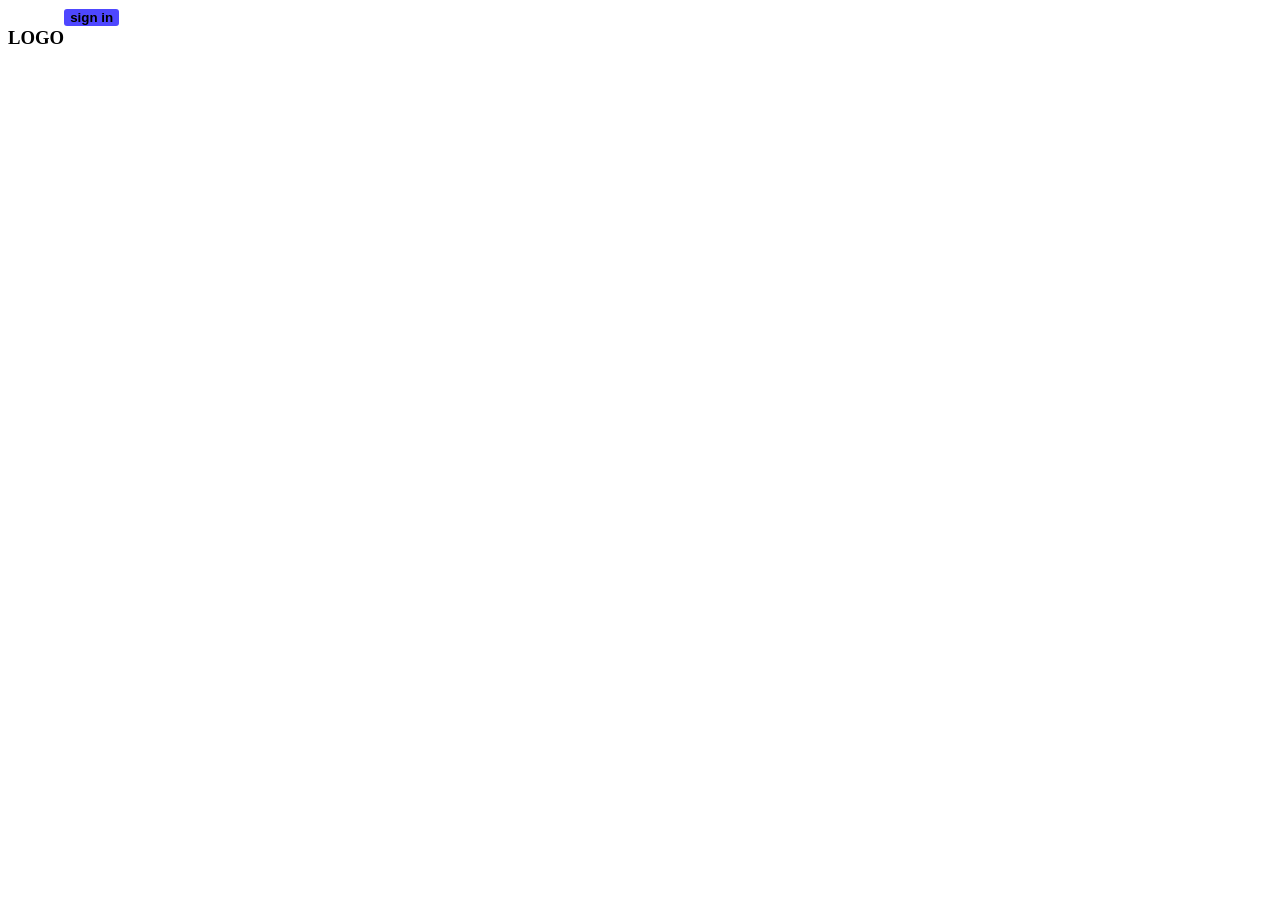
==== B12A01-landing-launchpad/index.html @ 464cea86 "added an index.html file" ====
<!DOCTYPE html>
<html lang="en">
<head>
    <meta charset="UTF-8">
    <meta name="viewport" content="width=device-width, initial-scale=1.0">
    <title>Assignment 101</title>
    <link rel="stylesheet" href="styles.css">
</head>
<body>
    <header>
        <nav>
            <h3 class="text">LOGO</h3>
            <a href=""><button class="button">sign in</button></a>
        </nav>

    </header>

    <main>

    </main>

    <footer>

    </footer>

   
        
    
</body>
</html>
---- B12A01-landing-launchpad/styles.css ----
.button{
    background-color:#4E47FF;

    font-weight: bold;
    border: #4E47FF;
    border-radius: 3px;
}

    nav{
    display: inline-flex;
    ;
    }

    .text{
        font-weight: bold;
        
    }
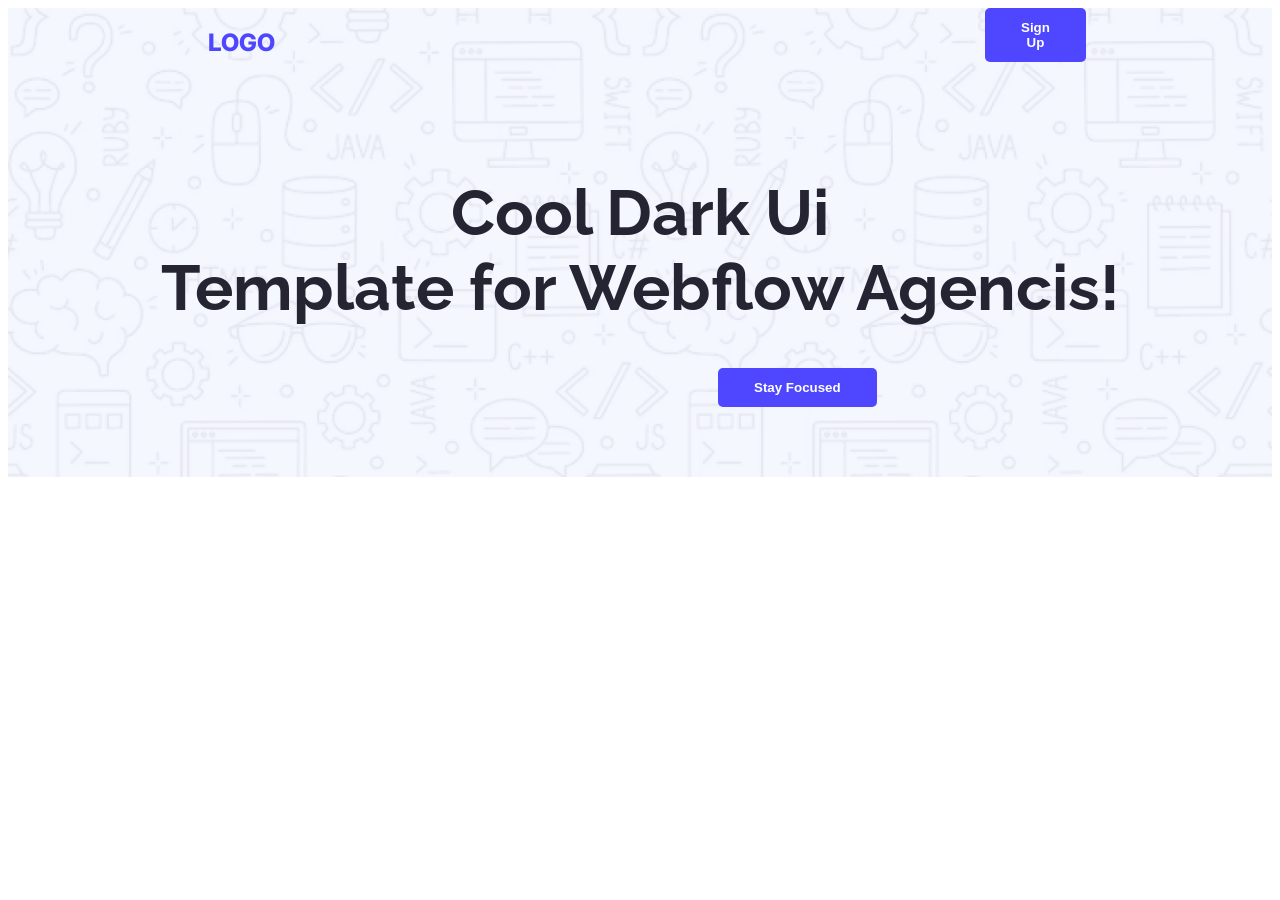
==== commit 36217ee1: "my assignment" ====
--- a/B12A01-landing-launchpad/index.html
+++ b/B12A01-landing-launchpad/index.html
@@ -5,17 +5,29 @@
     <meta name="viewport" content="width=device-width, initial-scale=1.0">
     <title>Assignment 101</title>
     <link rel="stylesheet" href="styles.css">
+    <link rel="preconnect" href="https://fonts.googleapis.com">
+<link rel="preconnect" href="https://fonts.gstatic.com" crossorigin>
+<link href="https://fonts.googleapis.com/css2?family=Inter:ital,opsz,wght@0,14..32,100..900;1,14..32,100..900&display=swap" rel="stylesheet">
+<link rel="preconnect" href="https://fonts.googleapis.com">
+<link rel="preconnect" href="https://fonts.gstatic.com" crossorigin>
+<link href="https://fonts.googleapis.com/css2?family=Inter:ital,opsz,wght@0,14..32,100..900;1,14..32,100..900&family=Raleway:ital,wght@0,100..900;1,100..900&display=swap" rel="stylesheet">
 </head>
-<body>
-    <header>
-        <nav>
-            <h3 class="text">LOGO</h3>
-            <a href=""><button class="button">sign in</button></a>
+<body >
+    <header id="bg-img">
+        
+        <nav class="inter">
+        <h2 class="logo">LOGO</h2>
+        <button class="btn-web">Sign Up</button>
         </nav>
+            <div class="raleway">
+            <h1 class="web-txt">Cool Dark Ui<br>Template for Webflow Agencis!</h1>
+            <button class="btn-web">Stay Focused</button>
+        </div>
 
     </header>
 
     <main>
+        
 
     </main>
 
--- a/B12A01-landing-launchpad/styles.css
+++ b/B12A01-landing-launchpad/styles.css
@@ -1,18 +1,59 @@
 
-.button{
+.inter{
+  font-family: "Inter", sans-serif;
+  font-optical-sizing: auto;
+  font-weight: bold;
+  font-style: normal;
+}
+
+.raleway{
+  font-family: "Raleway", sans-serif;
+  font-optical-sizing: auto;
+  font-weight: <weight>;
+  font-style: normal;
+} 
+
+nav{
+    display: flex;
+    justify-content: space-between;
+    margin: 0px 200px 0px 200px;
+    
+}
+    
+.logo{
+    font-weight: 800;
+color: #4E47FF;
+margin-left: ;
+}  
+
+.btn-web{
     background-color:#4E47FF;
-
     font-weight: bold;
     border: #4E47FF;
-    border-radius: 3px;
+    padding: 12px 36px;
+    border-radius: 5px;
+    color: white;
+    margin-left: 710px;
+  margin-bottom: 70px;
 }
 
-    nav{
-    display: inline-flex;
-    ;
-    }
+#bg-img{
+    background-image: url(Hero-bg.png);
+    width: 100%;
+    background-size: cover;
 
-    .text{
-        font-weight: bold;
-        
-    }+}
+
+.web-txt{
+    color:#252432 ;
+    text-align: center;
+    font-weight: bold;
+    font-size: 64px;
+    
+}
+
+
+
+
+
+    
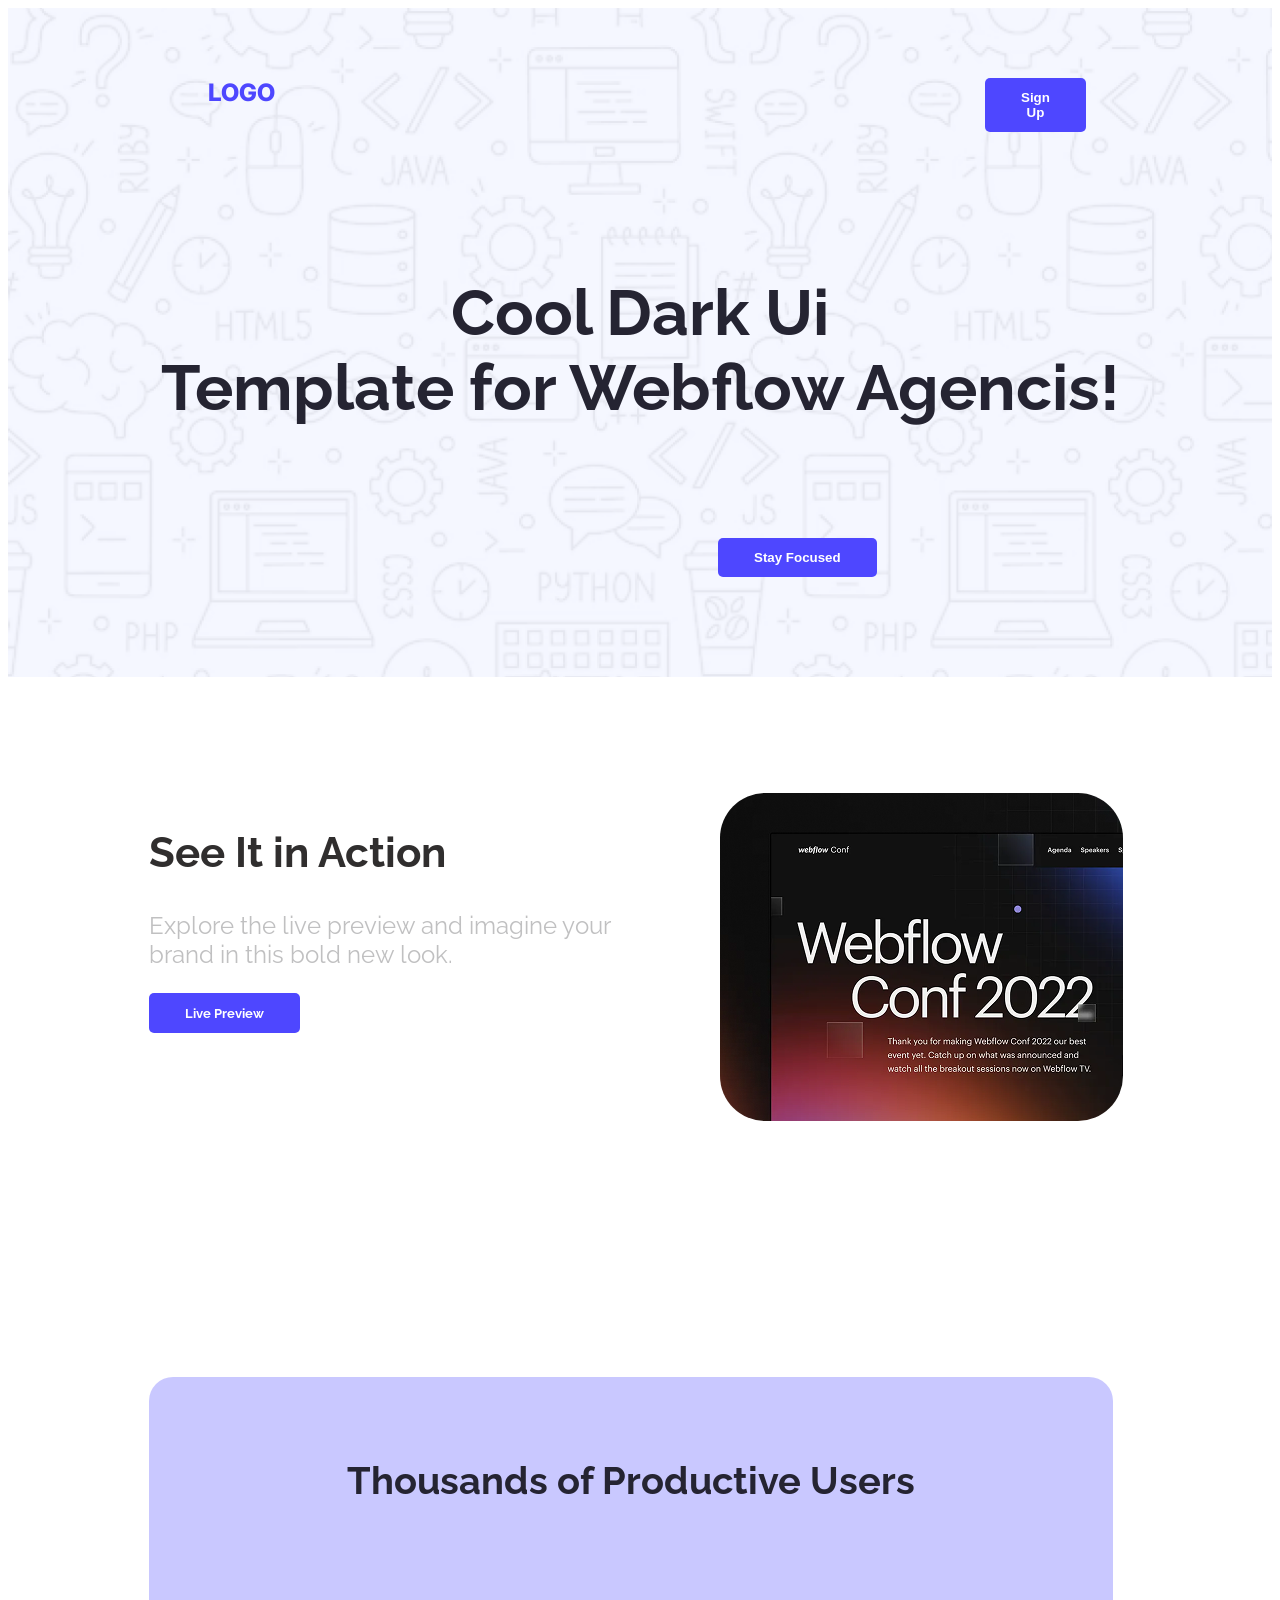
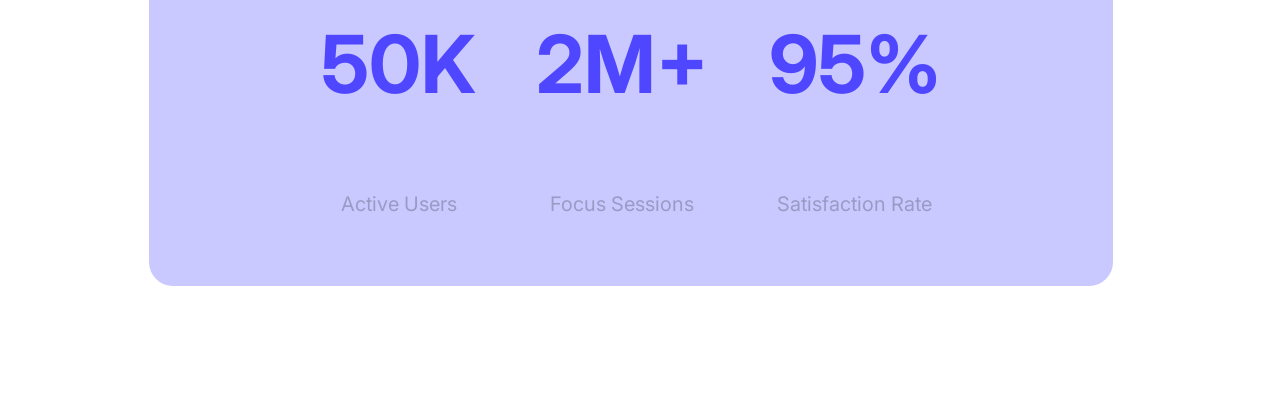
==== commit 93cd2a6f: "done fifty percent" ====
--- a/B12A01-landing-launchpad/index.html
+++ b/B12A01-landing-launchpad/index.html
@@ -17,18 +17,51 @@
         
         <nav class="inter">
         <h2 class="logo">LOGO</h2>
-        <button class="btn-web">Sign Up</button>
+        <a href=""><button class="btn-web">Sign Up</button></a>
         </nav>
             <div class="raleway">
             <h1 class="web-txt">Cool Dark Ui<br>Template for Webflow Agencis!</h1>
-            <button class="btn-web">Stay Focused</button>
+            <a href=""><button class="btn-web">Stay Focused</button></a>
+
         </div>
+        
 
     </header>
 
     <main>
+        <div class="banner">
+            <div class="raleway">
+            <h2 class="banner-title">See It in Action</h2>
+            <p class="banner-des">Explore the live preview and imagine your<br> brand in this bold new look.</p>
+            <button class="btn-primary"><a class="raleway"> Live Preview</button></a>
+         </div>
+            <img class="banner-pp" src="Assets/wc-mini.png" alt="">
+        </div>
         
+        <section class="productive">
+            <div>
+                 <h2 class="banner-heading"><a class="raleway">Thousands of Productive Users</h2></a>
+            </div>
+            
+            <div class="items">
 
+                <div class="inter">
+                    <h3 class="item">50K</h3>
+        <p class="item-title">Active Users</p>
+                </div>
+
+            <div class="inter">
+<h3 class="item">2M+</h3>
+        <p class="item-title">Focus Sessions</p>
+            </div>
+
+        <div class="inter"><p class="item">95%</p>
+        <p class="item-title">Satisfaction Rate</p>
+        
+            </div>
+        
+        </section>
+        
     </main>
 
     <footer>
--- a/B12A01-landing-launchpad/styles.css
+++ b/B12A01-landing-launchpad/styles.css
@@ -13,17 +13,16 @@
   font-style: normal;
 } 
 
-nav{
+nav {
     display: flex;
     justify-content: space-between;
-    margin: 0px 200px 0px 200px;
-    
+   margin: 0px 200px 0px 200px;
 }
     
 .logo{
     font-weight: 800;
 color: #4E47FF;
-margin-left: ;
+margin-top: 70px;
 }  
 
 .btn-web{
@@ -33,8 +32,8 @@
     padding: 12px 36px;
     border-radius: 5px;
     color: white;
-    margin-left: 710px;
-  margin-bottom: 70px;
+    margin: 70px 0px 100px 710px;
+  
 }
 
 #bg-img{
@@ -51,8 +50,73 @@
     font-size: 64px;
     
 }
+/*banner style*/
+.banner-title{
+    font-weight: bold;
+    font-size: 42px;
+    color:#302E2E;
+}
+.banner-des{
+    font-weight: normal;
+    font-size: 24px;
+    color: #1c1c1f47;
+
+    
+}
+.banner{
+    display: flex;
+    justify-content: space-between;
+    margin: 116px 149px 0px 141px;
+}
+.banner-pp{
+    width: 403px;
+    height: 328px;
+    border-radius: 45px;
+}
+
+.btn-primary{
+    background-color:#4E47FF;
+    font-weight: bold;
+    border: #4E47FF;
+    padding: 12px 36px;
+    border-radius: 5px;
+    color: white;
+
+}
+
+/*productive section*/
+.productive{
+    background-color: rgba(71, 65, 253, 0.292);
+    border-radius: 24px;
+    max-width: 1180px;
+    margin: 256px 159px 127px 141px;
+    text-align: center;
+    padding: 50px 142px 50px 142px;
+    
+}
+.items{
+    display: flex;
+    justify-content: space-around;
+}
+.banner-heading{
+    font-size: 38px;
+    color: #252432;
+    font-weight: bold;
+    
+}
+.item{
+    font-size: 80px;
+    color: #4E47FF;
+}
+
+.item-title{
+    font-size: 20px;
+    color: rgba(0, 0, 0, 0.229);
+    font-weight: normal;
+    
 
 
+}
 
 
 
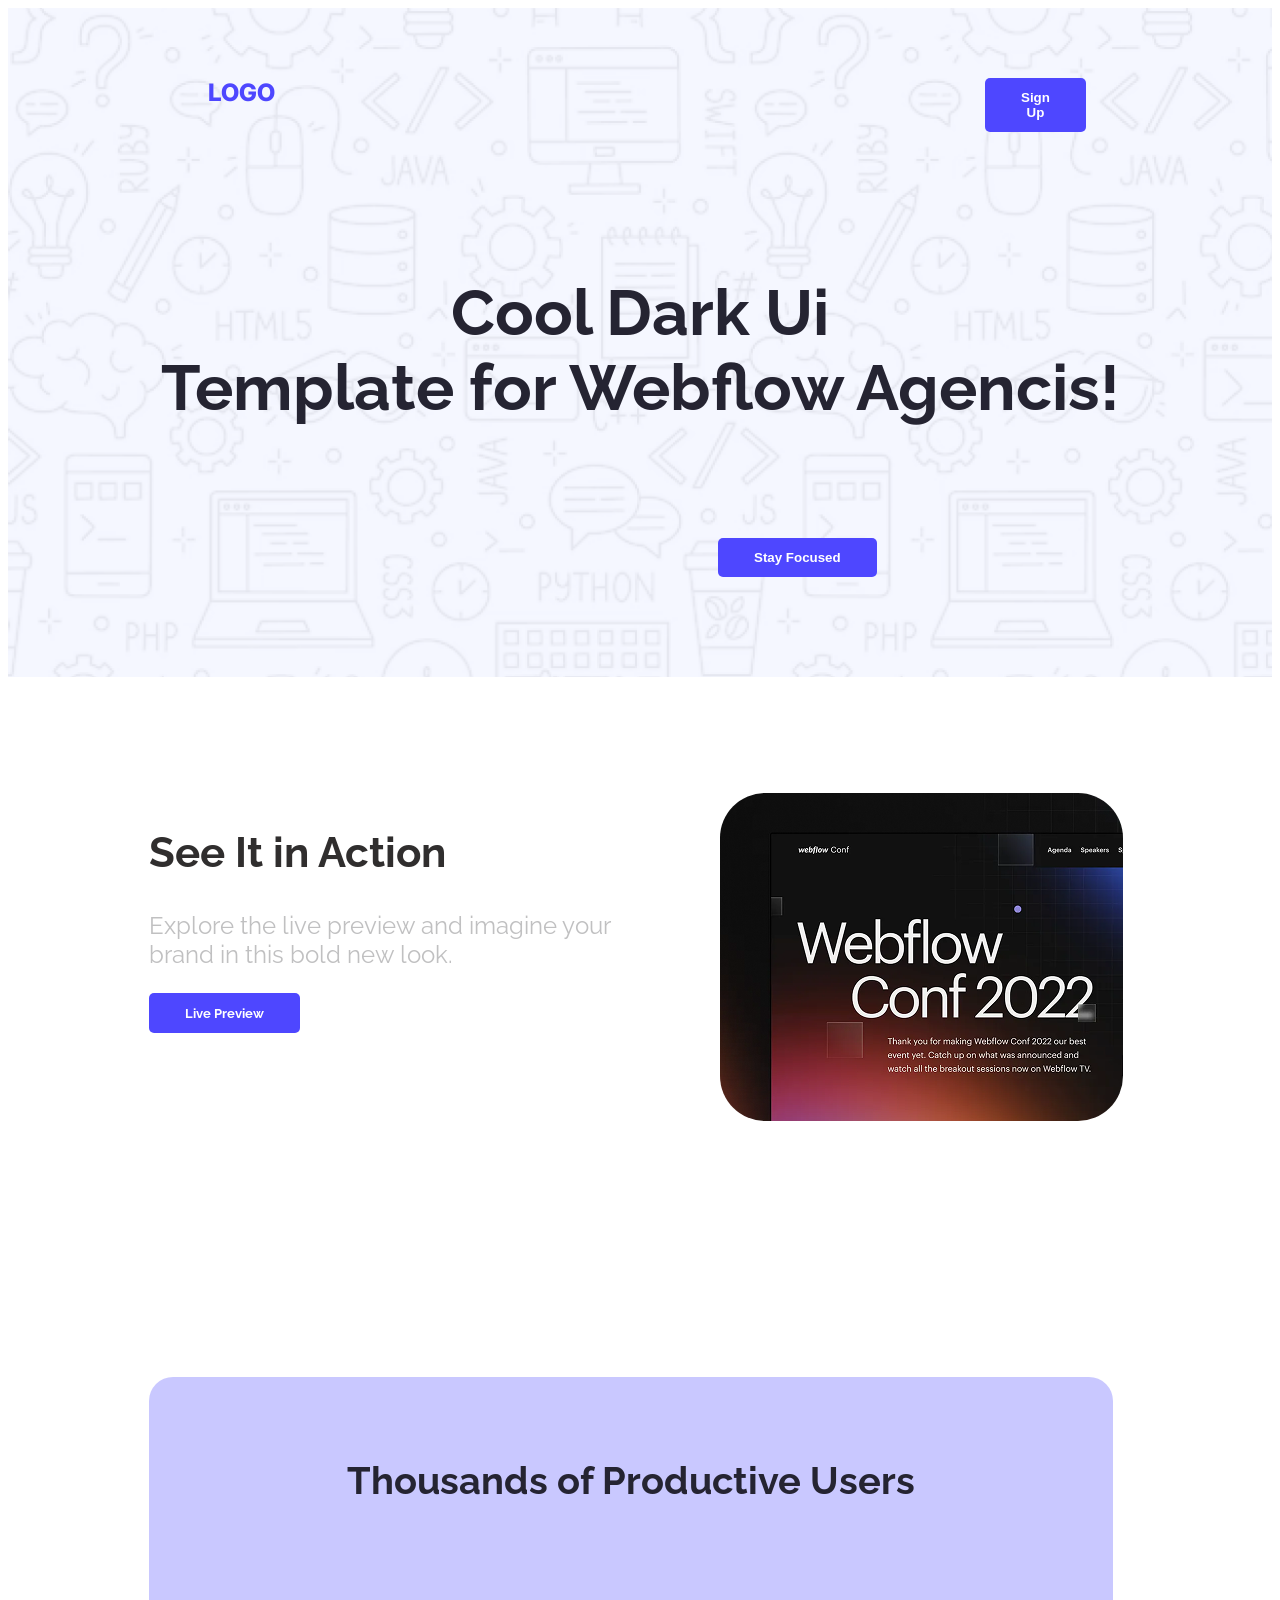
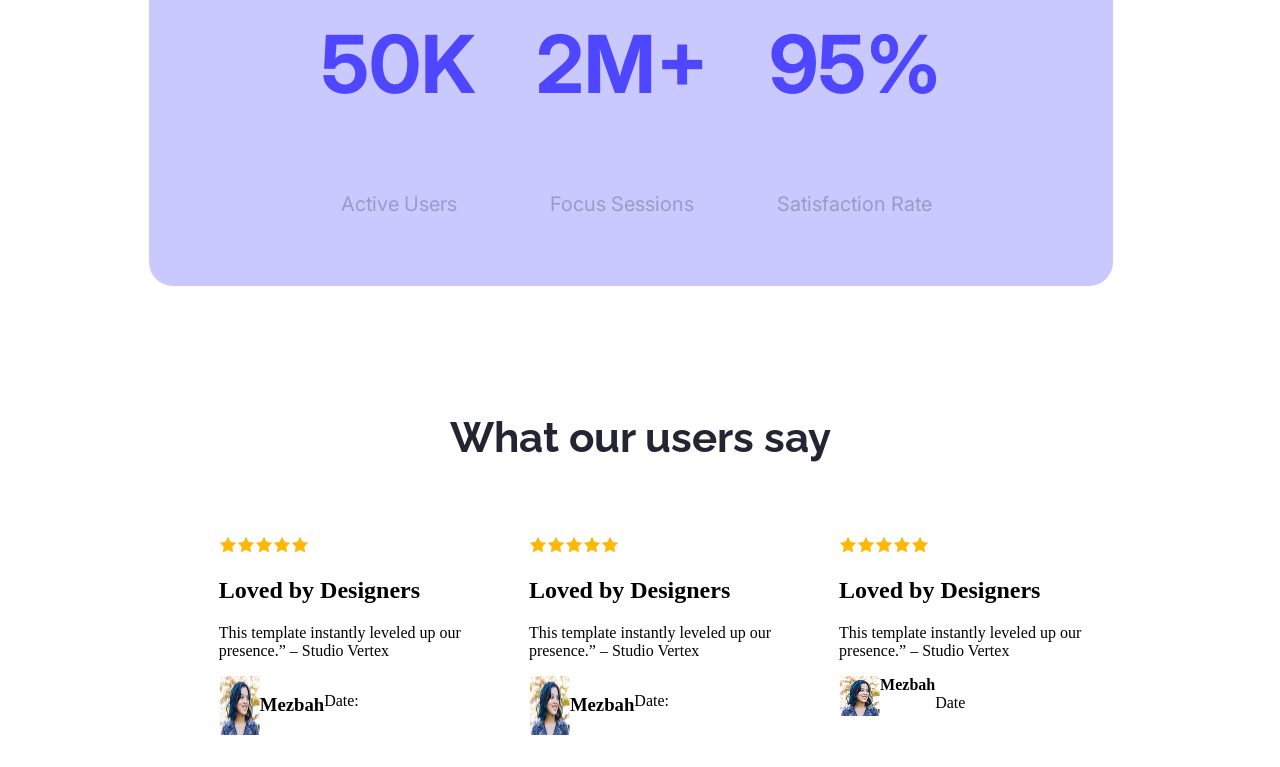
==== commit dae5959a: "almost done" ====
--- a/B12A01-landing-launchpad/index.html
+++ b/B12A01-landing-launchpad/index.html
@@ -61,6 +61,45 @@
             </div>
         
         </section>
+
+        <!--users review-->
+        <section>
+             <h2 class="review-head raleway">What our users say</h2>  
+            <div class="review-sec">
+                
+                <div class="review">
+                    <img src="Assets/icon-star.png" alt=""><img src="Assets/icon-star.png" alt=""><img src="Assets/icon-star.png" alt=""><img src="Assets/icon-star.png" alt=""><img src="Assets/icon-star.png" alt="">
+                    <h2 class="review-title">Loved by Designers</h2>
+                    <p class="review-des">This template instantly leveled up our <br>presence.” – Studio Vertex</p>
+                    <div class="reviewer-data"><img src="Assets/avatar.png">
+                    <h3 class="user-name">Mezbah</h3>
+                    <p class="date">Date:</p></div>
+                    
+                </div>
+                <div class="review">
+                    <img src="Assets/icon-star.png" alt=""><img src="Assets/icon-star.png" alt=""><img src="Assets/icon-star.png" alt=""><img src="Assets/icon-star.png" alt=""><img src="Assets/icon-star.png" alt="">
+                    <h2 class="review-title">Loved by Designers</h2>
+                    <p class="review-des">This template instantly leveled up our <br>presence.” – Studio Vertex</p>
+                    <div class="reviewer-data"> <img src="Assets/avatar.png">
+                    <h3 class="user-name">Mezbah</h3>
+                    <p class="date">Date:</p></div>
+                   
+                </div>
+                <div class="review">
+                    <img src="Assets/icon-star.png" alt=""><img src="Assets/icon-star.png" alt=""><img src="Assets/icon-star.png" alt=""><img src="Assets/icon-star.png" alt=""><img src="Assets/icon-star.png" alt="">
+                    <h2 class="review-title">Loved by Designers</h2>
+                    <p class="review-des">This template instantly leveled up our <br>presence.” – Studio Vertex</p>
+                    <div class="reviewer-data">
+                    <img src="Assets/avatar.png">
+                    <strong class="user-name">Mezbah</strong>
+                    <br>
+                    Date
+                </div>
+                    
+                </div> 
+            </div>
+
+        </section>
         
     </main>
 
--- a/B12A01-landing-launchpad/styles.css
+++ b/B12A01-landing-launchpad/styles.css
@@ -113,9 +113,33 @@
     font-size: 20px;
     color: rgba(0, 0, 0, 0.229);
     font-weight: normal;
-    
 
+}
 
+/*users section*/
+.review-sec{
+    display: flex;
+    justify-content: center;
+
+}
+.review-head{
+    display: flex;
+    justify-content: center;
+    font-size: 42px;
+    font-weight: bold;
+    color: #252432;
+    margin-bottom: 50px;
+}
+
+.review{
+    margin-left: 20px;
+    padding: 24px;
+}
+
+.reviewer-data{
+    display: flex;
+    justify-content: ;
+    margin-right: 15px;
 }
 
 
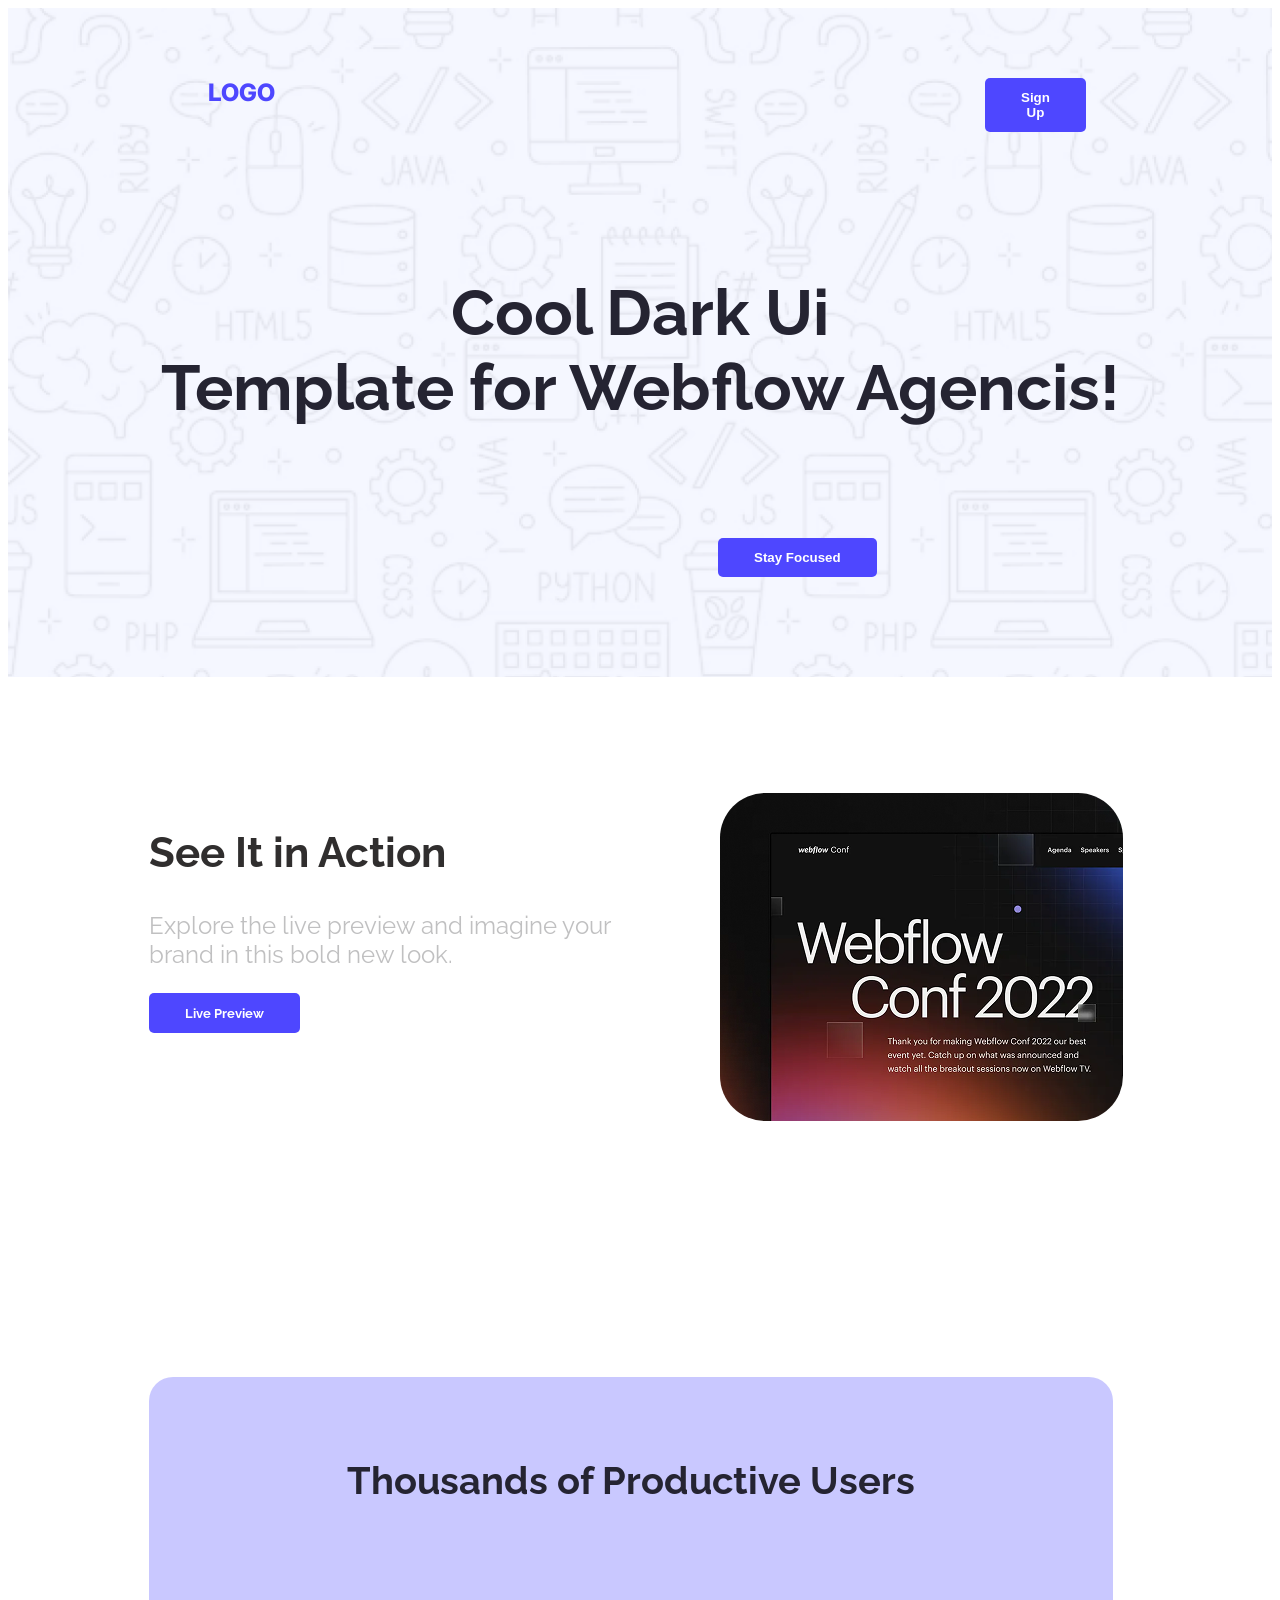
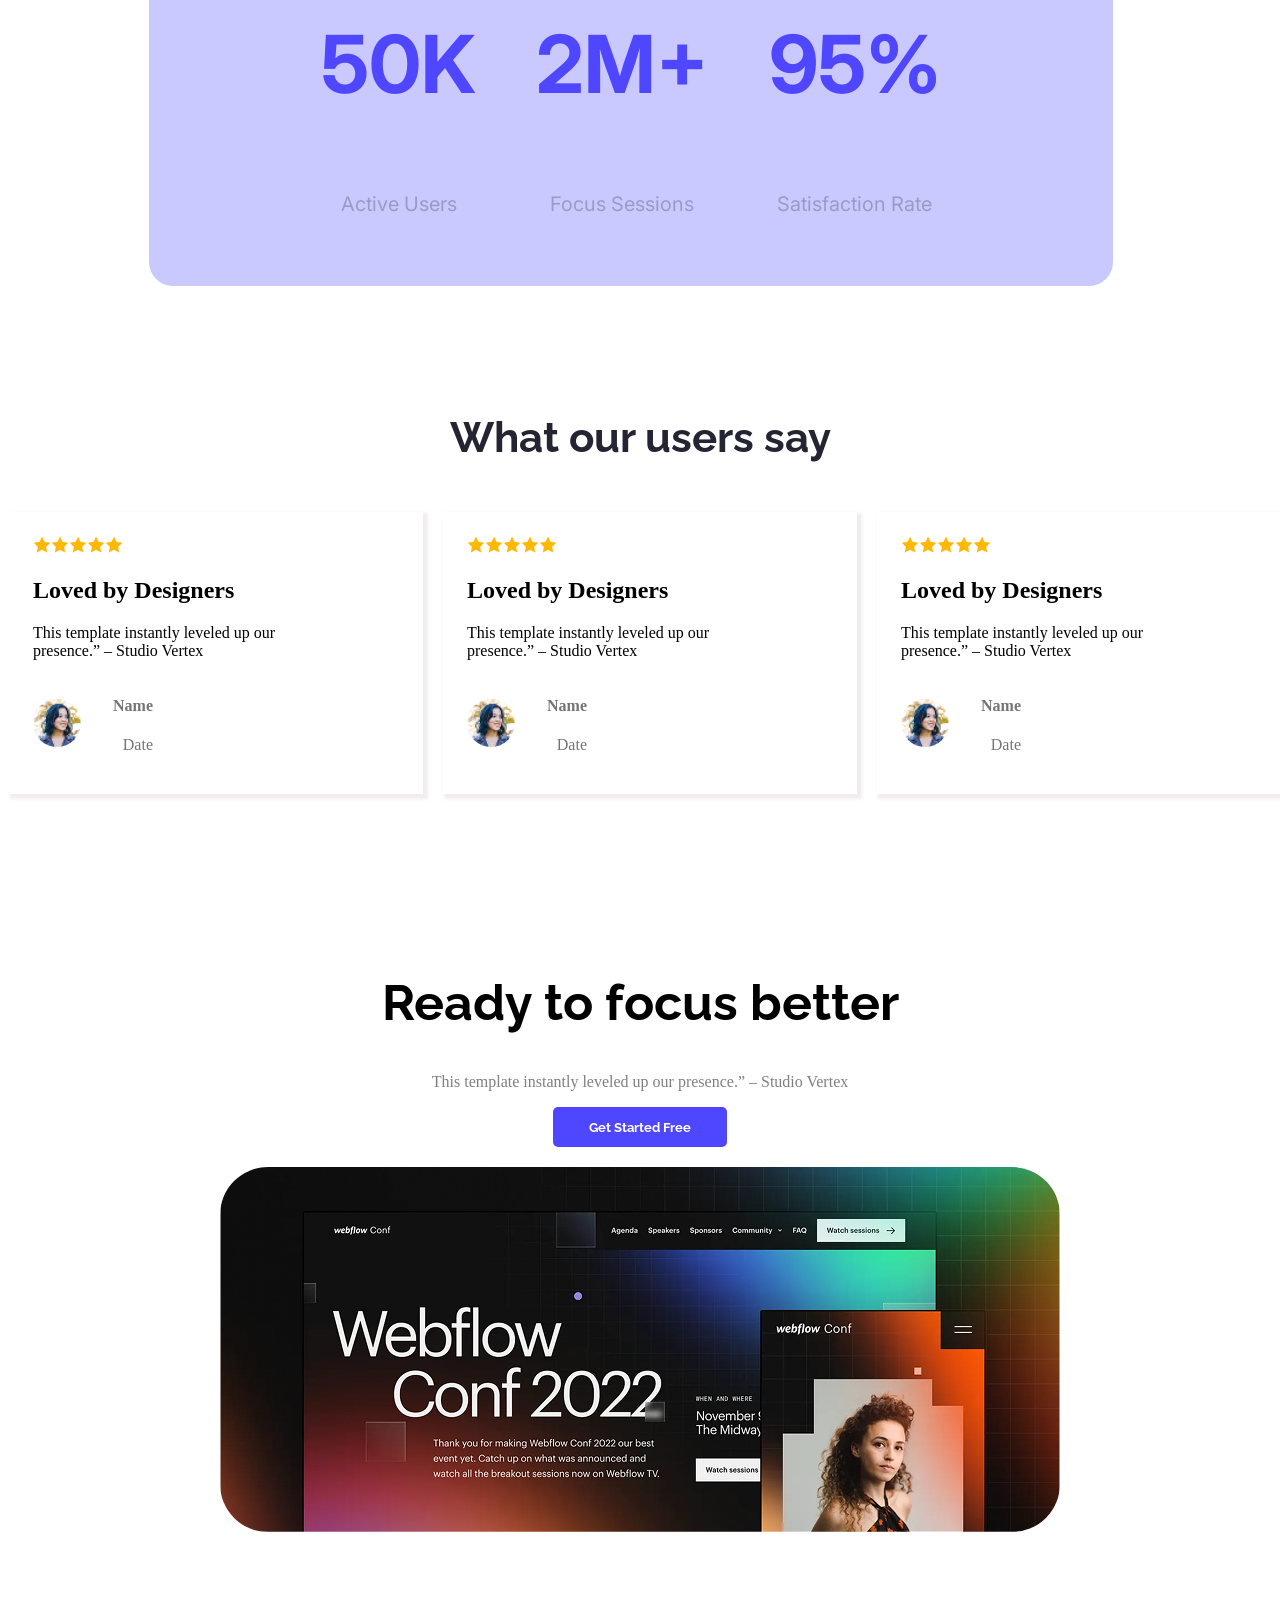
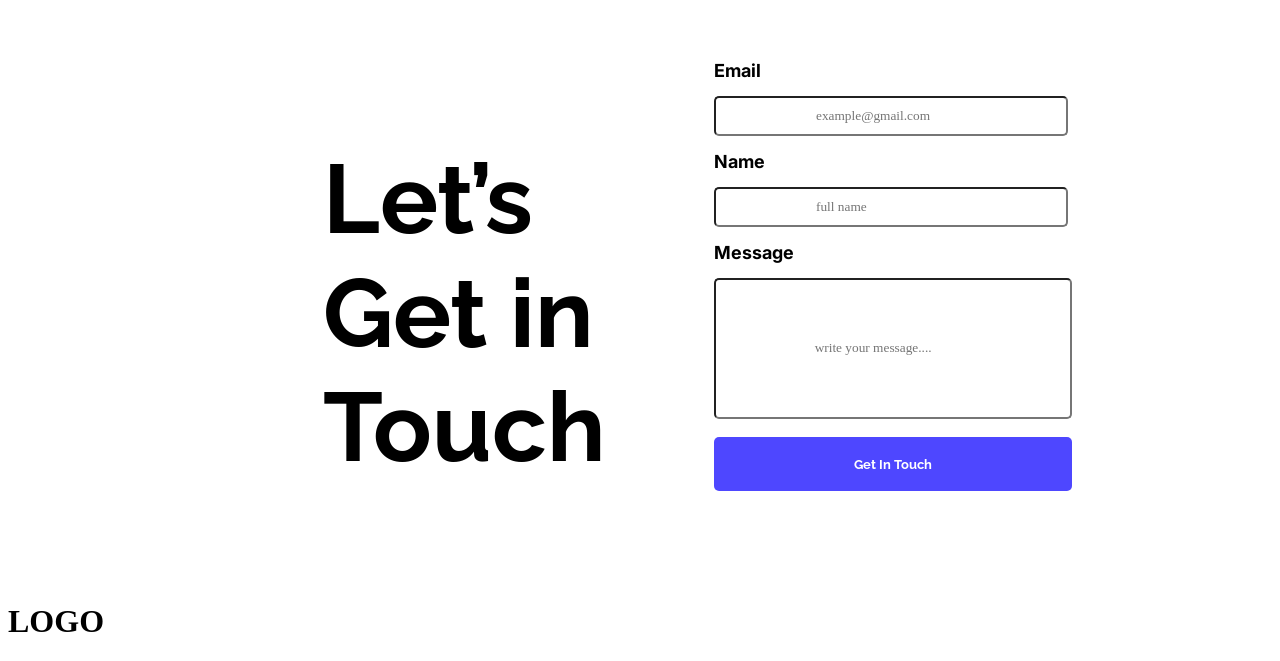
==== commit d5469d52: "assignment 101" ====
--- a/B12A01-landing-launchpad/index.html
+++ b/B12A01-landing-launchpad/index.html
@@ -40,7 +40,7 @@
         
         <section class="productive">
             <div>
-                 <h2 class="banner-heading"><a class="raleway">Thousands of Productive Users</h2></a>
+                 <h2 class="banner-heading raleway">Thousands of Productive Users</h2>
             </div>
             
             <div class="items">
@@ -59,52 +59,89 @@
         <p class="item-title">Satisfaction Rate</p>
         
             </div>
+        </section>
         
-        </section>
-
         <!--users review-->
         <section>
-             <h2 class="review-head raleway">What our users say</h2>  
+             <h2 class="review-head raleway">What our users say</h2>
             <div class="review-sec">
                 
                 <div class="review">
                     <img src="Assets/icon-star.png" alt=""><img src="Assets/icon-star.png" alt=""><img src="Assets/icon-star.png" alt=""><img src="Assets/icon-star.png" alt=""><img src="Assets/icon-star.png" alt="">
                     <h2 class="review-title">Loved by Designers</h2>
                     <p class="review-des">This template instantly leveled up our <br>presence.” – Studio Vertex</p>
-                    <div class="reviewer-data"><img src="Assets/avatar.png">
-                    <h3 class="user-name">Mezbah</h3>
-                    <p class="date">Date:</p></div>
+                    <div class="reviewer-data"><img class=user-pp src="Assets/avatar.png">
+                        <div><h4 class="user-name"> Name</h4>
+                    <p class="date">Date</p></div>
                     
+                </div>
                 </div>
                 <div class="review">
                     <img src="Assets/icon-star.png" alt=""><img src="Assets/icon-star.png" alt=""><img src="Assets/icon-star.png" alt=""><img src="Assets/icon-star.png" alt=""><img src="Assets/icon-star.png" alt="">
                     <h2 class="review-title">Loved by Designers</h2>
                     <p class="review-des">This template instantly leveled up our <br>presence.” – Studio Vertex</p>
-                    <div class="reviewer-data"> <img src="Assets/avatar.png">
-                    <h3 class="user-name">Mezbah</h3>
-                    <p class="date">Date:</p></div>
-                   
+                    <div class="reviewer-data"> <img class=user-pp src="Assets/avatar.png">
+                        <div>
+                    <h4 class="user-name"> Name</h4>
+                    <p class="date">Date</p></div>
+                    </div>
                 </div>
                 <div class="review">
                     <img src="Assets/icon-star.png" alt=""><img src="Assets/icon-star.png" alt=""><img src="Assets/icon-star.png" alt=""><img src="Assets/icon-star.png" alt=""><img src="Assets/icon-star.png" alt="">
                     <h2 class="review-title">Loved by Designers</h2>
                     <p class="review-des">This template instantly leveled up our <br>presence.” – Studio Vertex</p>
-                    <div class="reviewer-data">
-                    <img src="Assets/avatar.png">
-                    <strong class="user-name">Mezbah</strong>
-                    <br>
-                    Date
-                </div>
+                    <div class="reviewer-data"><img class=user-pp src="Assets/avatar.png">
+                        <div>
+                    <h4 class="user-name"> Name</h4>
+                    <p class="date">Date</p>
+                       </div>
                     
-                </div> 
-            </div>
-
+                        </div>
+        <!--wc-section-->
         </section>
+        <section class="wc-section">
+            <div class="wc">
+                <h1 class="wc-title raleway">Ready to focus better</h1>
+    <p class="wc-des">This template instantly leveled up our presence.” – Studio Vertex</p>
+    <button class="btn-primary raleway">Get Started Free</button>
+    </div>
+    <div class="wc-image"><img class="img" src="Assets/wc-big.png" alt="">
+    </div>
+<!--get in touch sec -->
+    <section class="get-in">
+        <div>
+             <h1 class="touch-title raleway">Let’s Get in <br>Touch</h1></div>
         
+        </div>
+        
+        <div>
+        <form class="form">
+            <h2 class="frm-head inter">Email</h2>
+          <input type="Email" class="my-input" placeholder="example@gmail.com">
+          <h2 class="frm-head inter">Name</h2>
+          <input type="name" class="my-input" placeholder="full name">
+          <h2 class="frm-head inter">Message</h2>
+          <input type="message" class="msg" placeholder="                             write your message....">
+          <br>
+          <br>
+          <button class="btn-primary getin-btn raleway">Get In Touch</button>
+        </form>
+        </div>
+    </section>
+   
+   
+</section>
     </main>
 
     <footer>
+<div>
+<h1 class="ftr-head">LOGO</h1>
+<p></p>
 
+</div>
+<div>
+
+</div>
     </footer>
 
    
--- a/B12A01-landing-launchpad/styles.css
+++ b/B12A01-landing-launchpad/styles.css
@@ -9,7 +9,6 @@
 .raleway{
   font-family: "Raleway", sans-serif;
   font-optical-sizing: auto;
-  font-weight: <weight>;
   font-style: normal;
 } 
 
@@ -81,6 +80,7 @@
     padding: 12px 36px;
     border-radius: 5px;
     color: white;
+    
 
 }
 
@@ -133,14 +133,105 @@
 
 .review{
     margin-left: 20px;
-    padding: 24px;
+    padding: 24px 24px;
+    max-width: 1140px;
+    box-shadow: 3px 3px 3px 2px #F2EDED;
+    margin-bottom: 137px;
+
+
 }
 
 .reviewer-data{
     display: flex;
-    justify-content: ;
-    margin-right: 15px;
-}
+    align-items: center;
+    text-align: end;
+    gap: 20px;
+    margin-top: 15px;
+    width: 366px;
+    border-radius: 14px;
+
+}
+.user-pp{
+    border-radius: 999px;
+    width: 48px;
+    height: 48px;
+    margin-right: 12px;
+}
+.user-name{
+    color: #757575;
+}
+.date{
+    color: #757575;
+}
+/*wc section*/
+.wc{
+    text-align: center;
+    padding-bottom: 20px;
+    
+    
+}
+
+.wc-image{
+    display: flex;
+    justify-content: center;
+
+}
+
+
+.img{
+    border-radius: 48px;
+    height: 365px;
+    wid: 840px;
+    margin-bottom: 113px;
+}
+.wc-title{
+    font-size: 50px;
+    font-weight: bold;
+    color: black;
+}
+.wc-des{
+    color: rgba(0, 0, 0, 0.5);
+}
+/*get in touch sec*/
+.get-in{
+    display: flex;
+    justify-content: space-between;
+    max-width: 1140px;
+    max-height: 632px;
+    margin: 0px 200px 0px 200px;
+    padding-left: ;
+    
+        
+}
+.touch-title{
+    font-weight: bold;
+    font-size: 97px;
+    padding-left: 115px;
+}
+.frm-head{
+    font-size: 18px;
+
+}
+.my-input{
+    width: 150px;
+    padding: 10px 100px;
+    font-family: 'Times New Roman', Times, serif;
+    border-radius: 5px;
+    
+
+}
+.msg{
+    border-radius: 5px;
+   width:  350px;
+   height: 135px;
+   font-family: 'Times New Roman', Times, serif;
+      
+}
+.getin-btn{
+    padding: 19px 140px;
+}
+
+
 
 
 
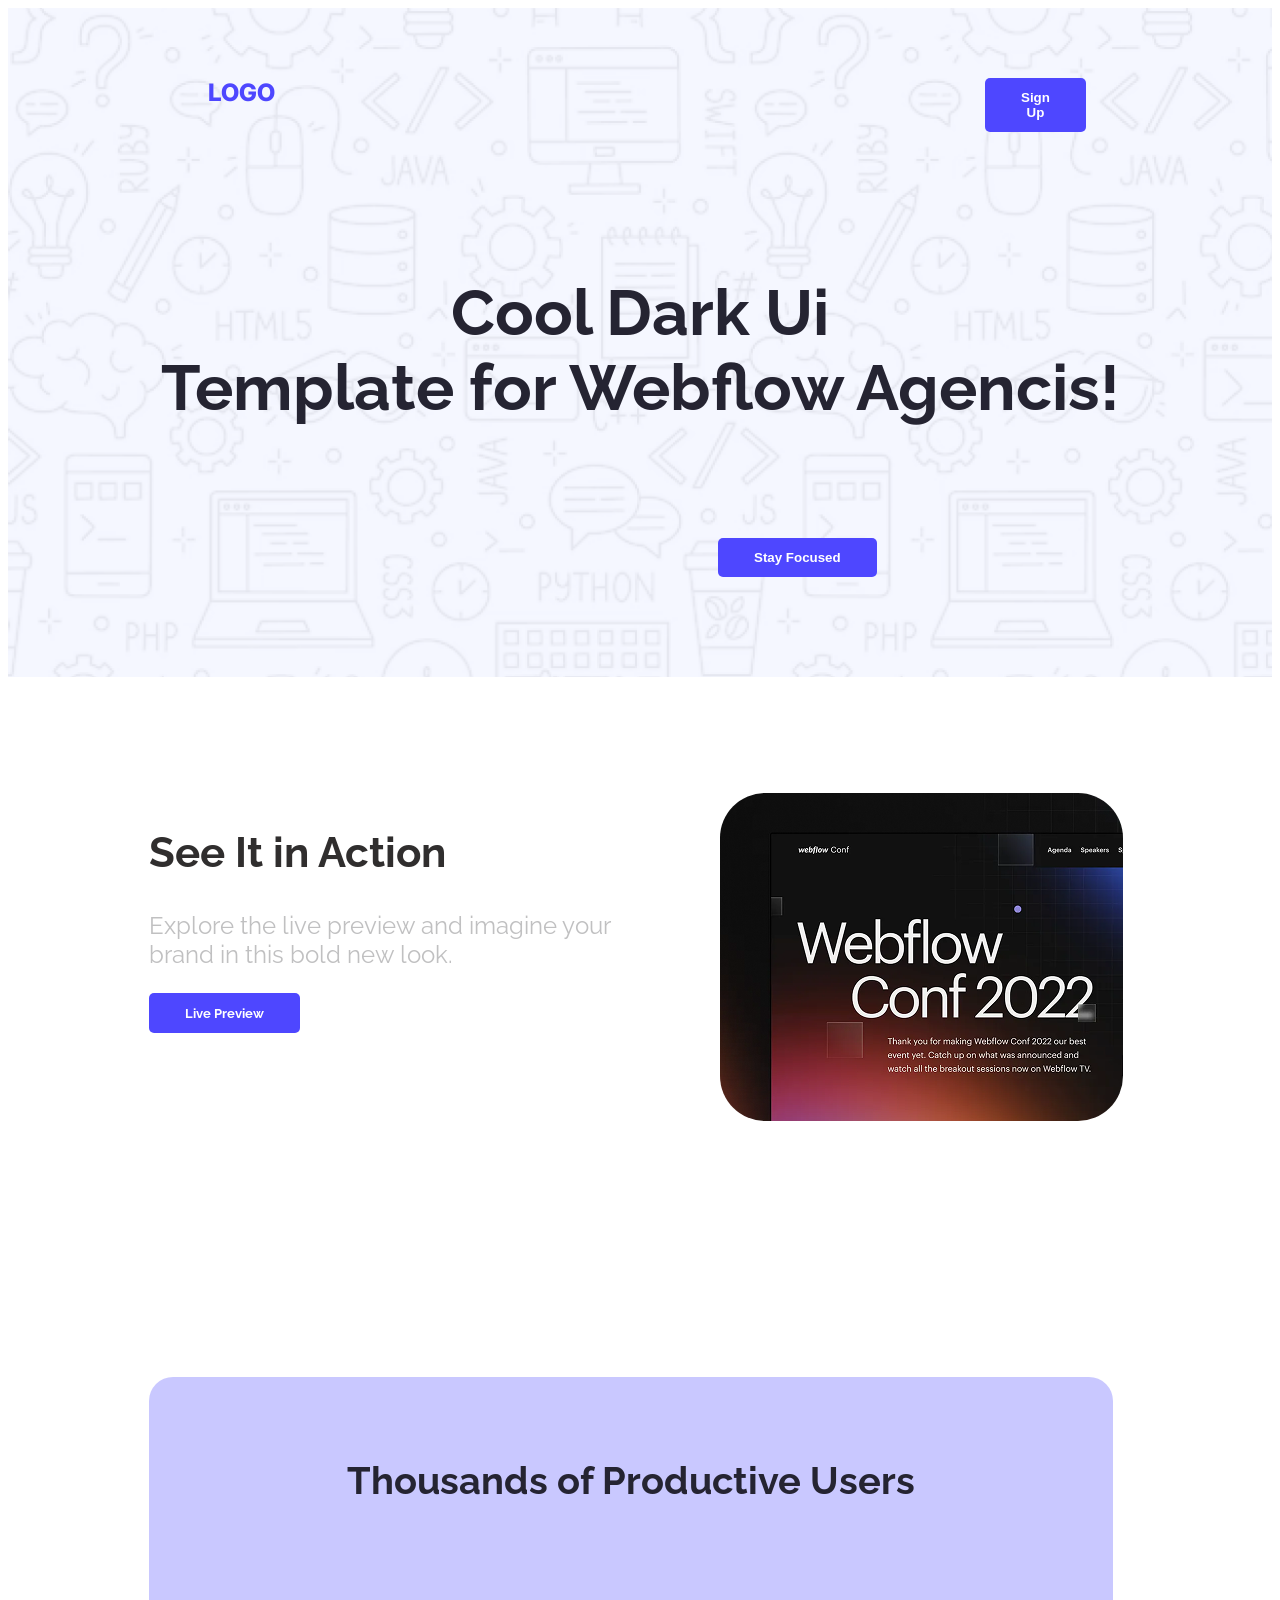
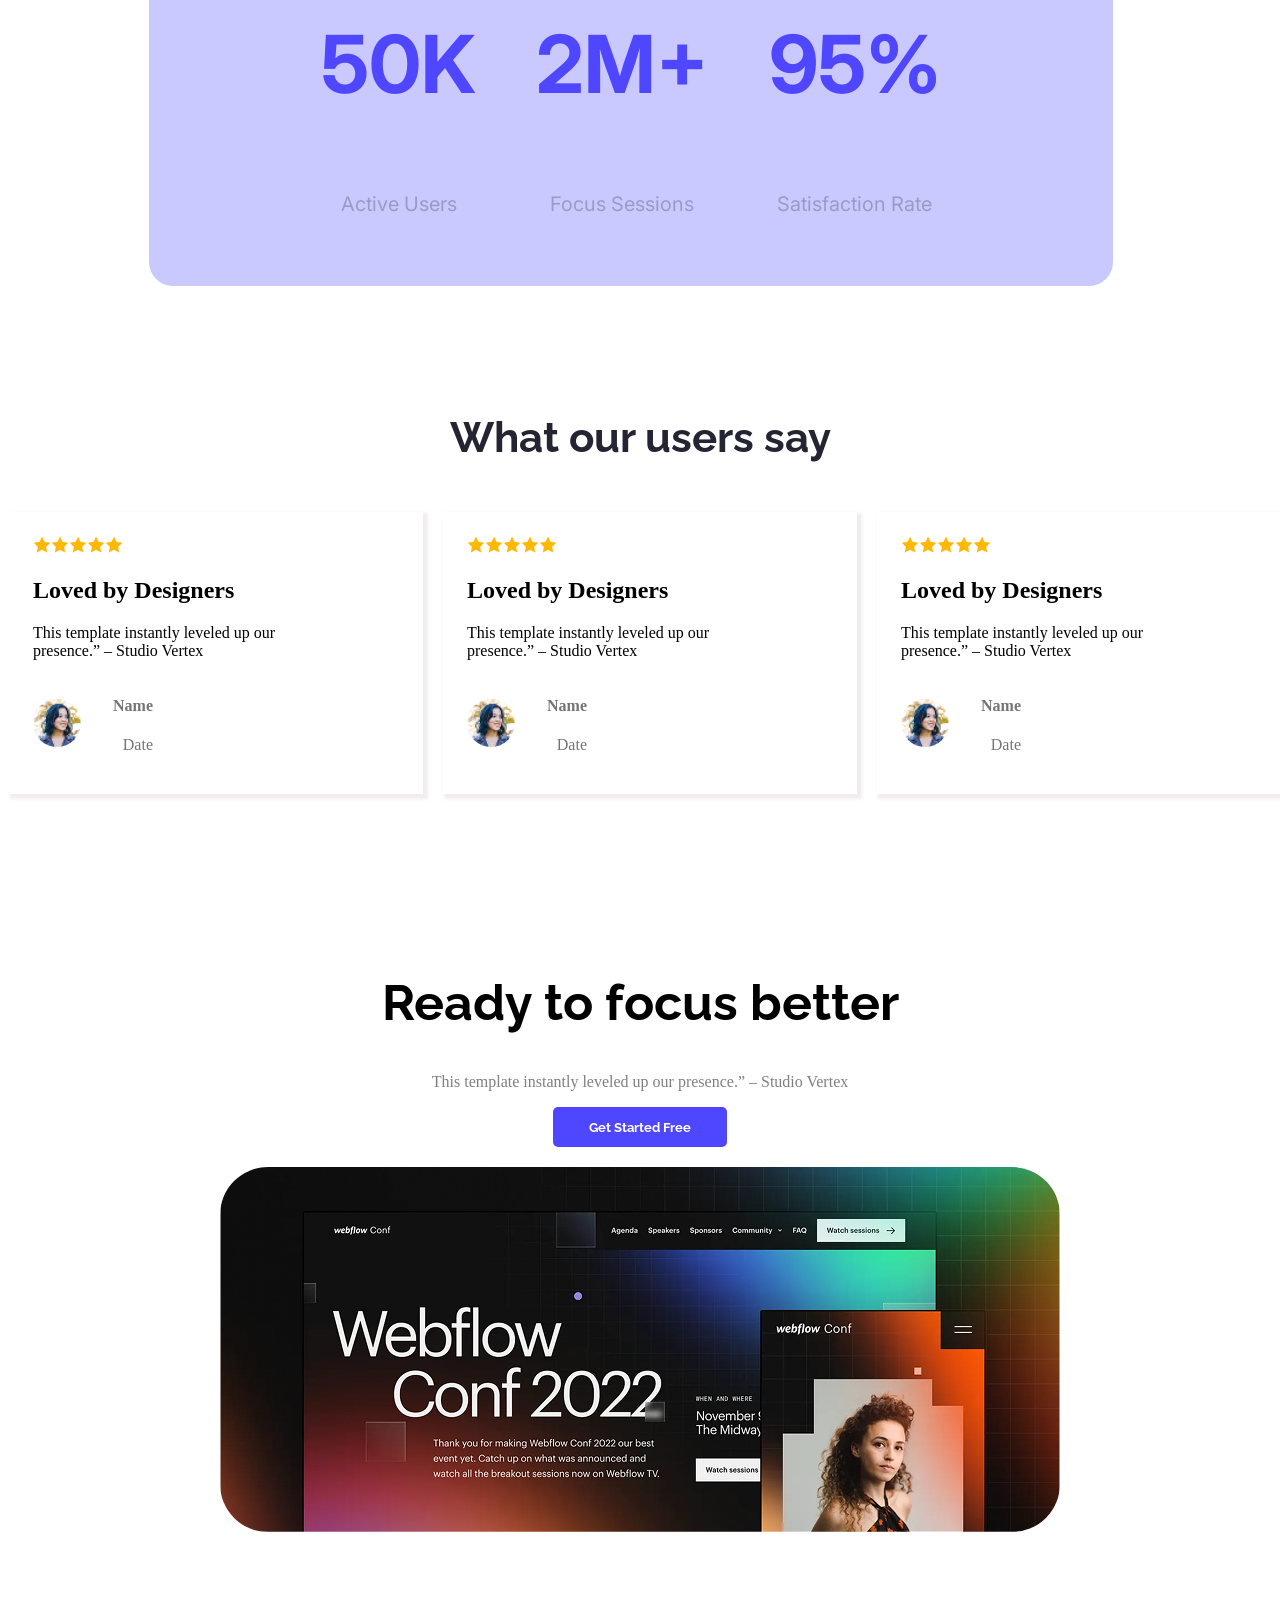
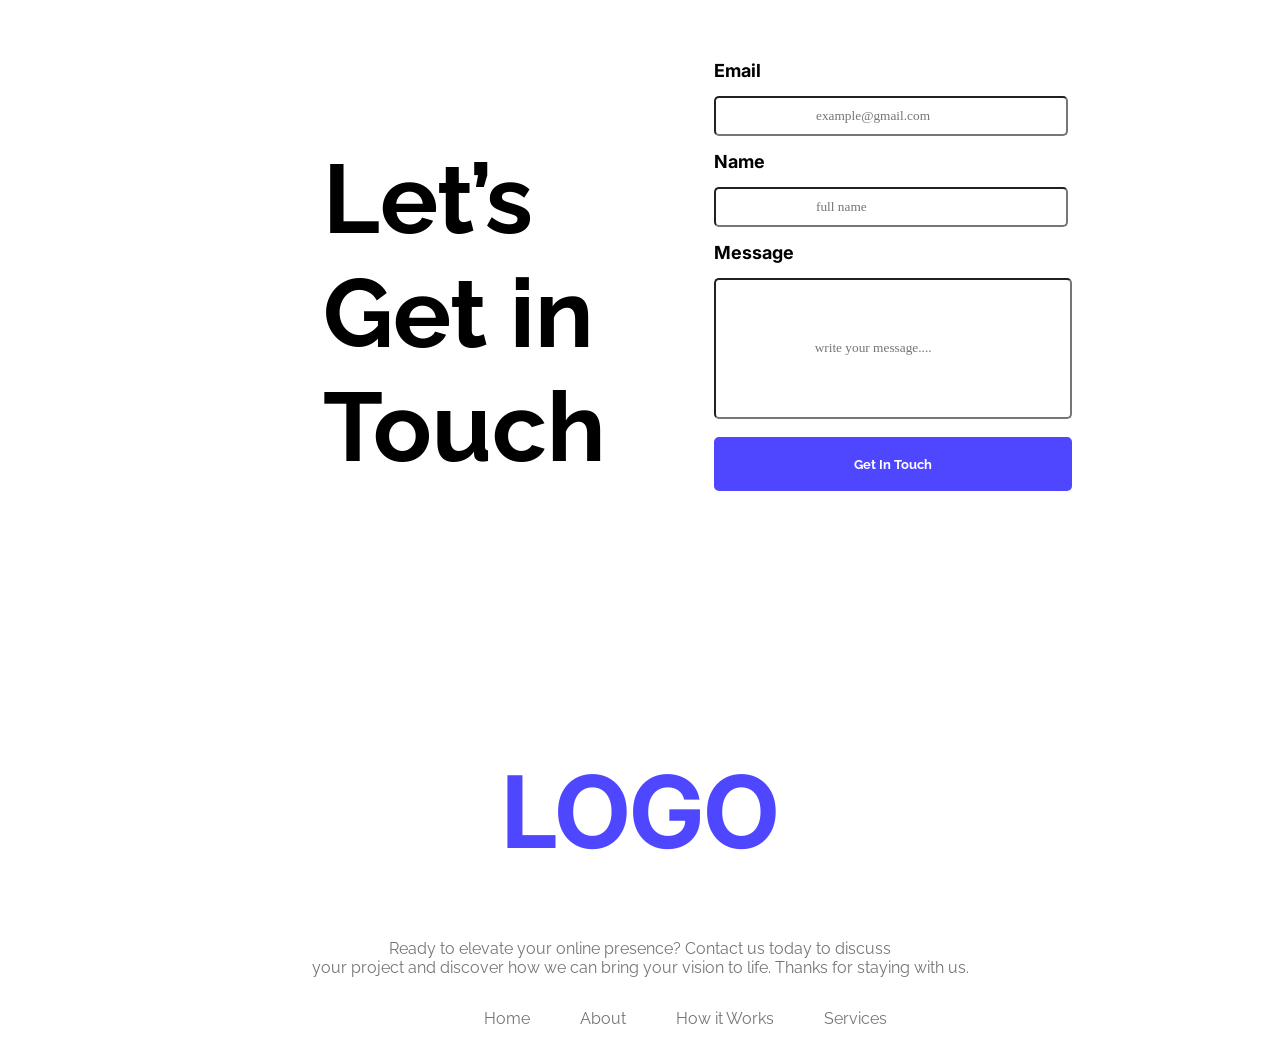
==== commit 55aef511: "my final submition" ====
--- a/B12A01-landing-launchpad/index.html
+++ b/B12A01-landing-launchpad/index.html
@@ -133,19 +133,21 @@
 </section>
     </main>
 
-    <footer>
-<div>
-<h1 class="ftr-head">LOGO</h1>
-<p></p>
+    <footer class="">
+<div class="ftr">
+<h1 class="ftr-head inter">LOGO</h1>
+<p class="ftr-des raleway">Ready to elevate your online presence? Contact us today to discuss<br> your project and discover how we can bring your vision to life. Thanks for staying with us.</p>
 
 </div>
-<div>
+<nav class="ftr-li">
+    <ul>
+        <li><a href="" class="raleway">Home</a></li>
+        <li><a href="" class="raleway">About</a></li>
+        <li><a href="" class="raleway">How it Works</a></li>
+        <li><a href="" class="raleway">Services</a></li>
+    </ul>
+</nav>
+</footer>
 
-</div>
-    </footer>
-
-   
-        
-    
 </body>
 </html> 
--- a/B12A01-landing-launchpad/styles.css
+++ b/B12A01-landing-launchpad/styles.css
@@ -1,4 +1,4 @@
-
+ 
 .inter{
   font-family: "Inter", sans-serif;
   font-optical-sizing: auto;
@@ -231,7 +231,37 @@
     padding: 19px 140px;
 }
 
-
+.ftr-head{
+    font-size: 100px;
+    font-weight: bolder;
+color: #4E47FF;
+}
+.ftr-des{
+    color: #757575;
+    font-weight: normal;
+
+}
+.ftr{
+    text-align: center;
+    margin-top: 170px;
+    
+}
+footer ul{
+    display: flex;
+    list-style: none;
+
+}
+footer ul a{
+    text-decoration: none;
+    margin-left: 50px;
+    color: #757575;
+    font-weight: normal;
+    
+}
+.ftr-li{
+    display: flex;
+    justify-content: center;
+}
 
 
 
